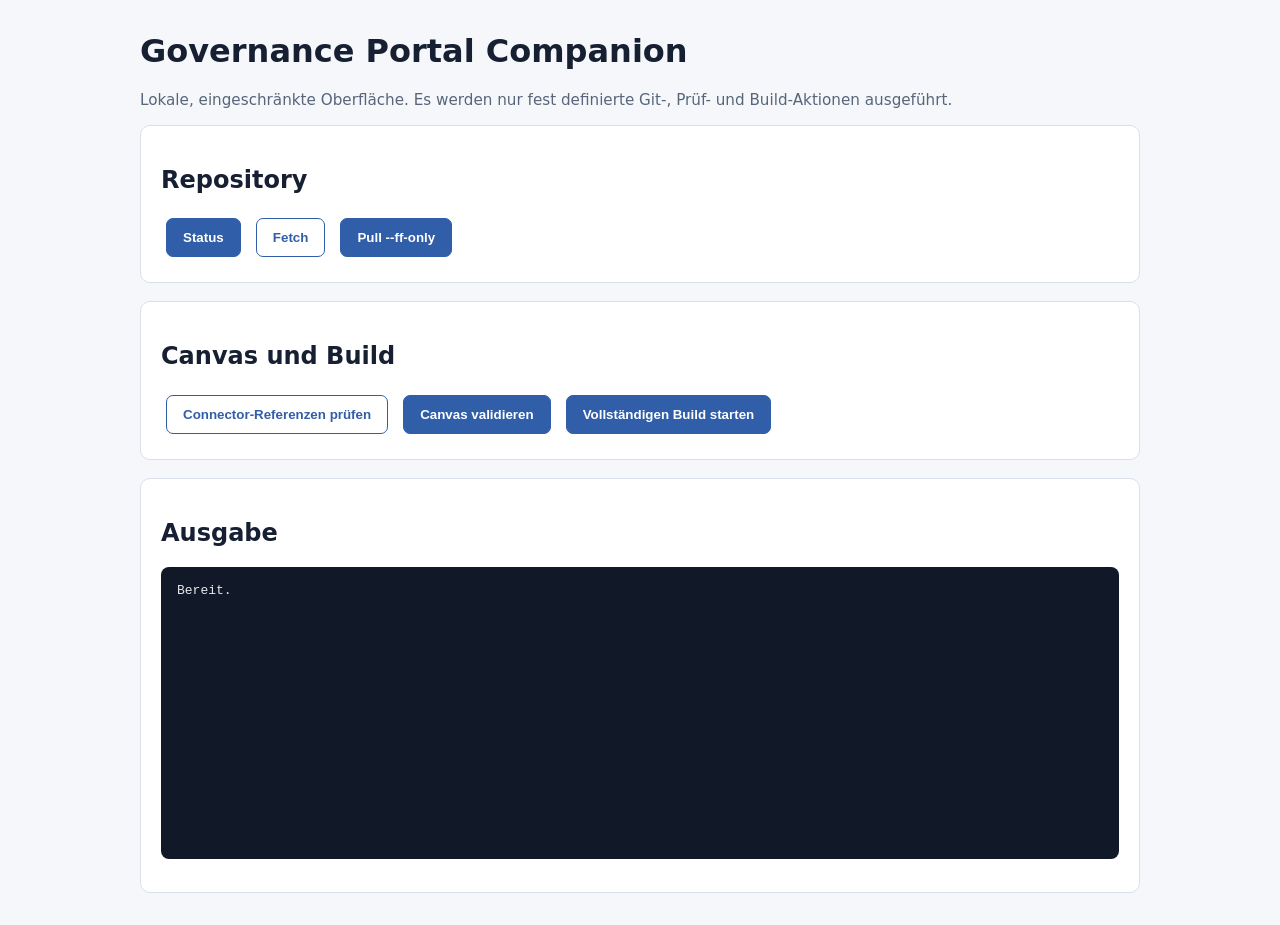
==== tools/companion/index.html @ 0a94528e "feat(dev): add companion button interface" ====
<!doctype html>
<html lang="de">
<head>
  <meta charset="utf-8">
  <meta name="viewport" content="width=device-width,initial-scale=1">
  <title>Governance Portal Companion</title>
  <style>
    body{font-family:system-ui,sans-serif;margin:0;background:#f5f7fa;color:#172033}main{max-width:1000px;margin:32px auto;padding:0 20px}section{background:#fff;border:1px solid #d9e0ea;border-radius:10px;padding:20px;margin-bottom:18px}button{padding:11px 16px;margin:5px;border:1px solid #315ea8;border-radius:7px;background:#315ea8;color:#fff;font-weight:600;cursor:pointer}button.secondary{background:#fff;color:#315ea8}button:disabled{opacity:.55;cursor:wait}pre{white-space:pre-wrap;background:#111827;color:#e5e7eb;padding:16px;border-radius:8px;min-height:260px;overflow:auto}.hint{color:#58657a;font-size:.95rem}
  </style>
</head>
<body><main>
  <h1>Governance Portal Companion</h1>
  <p class="hint">Lokale, eingeschränkte Oberfläche. Es werden nur fest definierte Git-, Prüf- und Build-Aktionen ausgeführt.</p>
  <section>
    <h2>Repository</h2>
    <button data-action="status">Status</button>
    <button data-action="fetch" class="secondary">Fetch</button>
    <button data-action="pull">Pull --ff-only</button>
  </section>
  <section>
    <h2>Canvas und Build</h2>
    <button data-action="canvas-fix-check" class="secondary">Connector-Referenzen prüfen</button>
    <button data-action="validate">Canvas validieren</button>
    <button data-action="build">Vollständigen Build starten</button>
  </section>
  <section><h2>Ausgabe</h2><pre id="output">Bereit.</pre></section>
</main>
<script>
const output=document.getElementById('output');
document.querySelectorAll('button[data-action]').forEach(button=>button.addEventListener('click',async()=>{
  const action=button.dataset.action;
  document.querySelectorAll('button').forEach(b=>b.disabled=true);
  output.textContent=`Starte ${action} …`;
  try{
    const response=await fetch(`/api/action/${action}`,{method:'POST'});
    const data=await response.json();
    output.textContent=`${data.ok?'OK':'FEHLER'} · Exit ${data.exitCode}\n${data.command||''}\n\n${data.output||''}`;
  }catch(error){output.textContent=`FEHLER\n${error}`;}
  finally{document.querySelectorAll('button').forEach(b=>b.disabled=false);}
}));
</script></body></html>
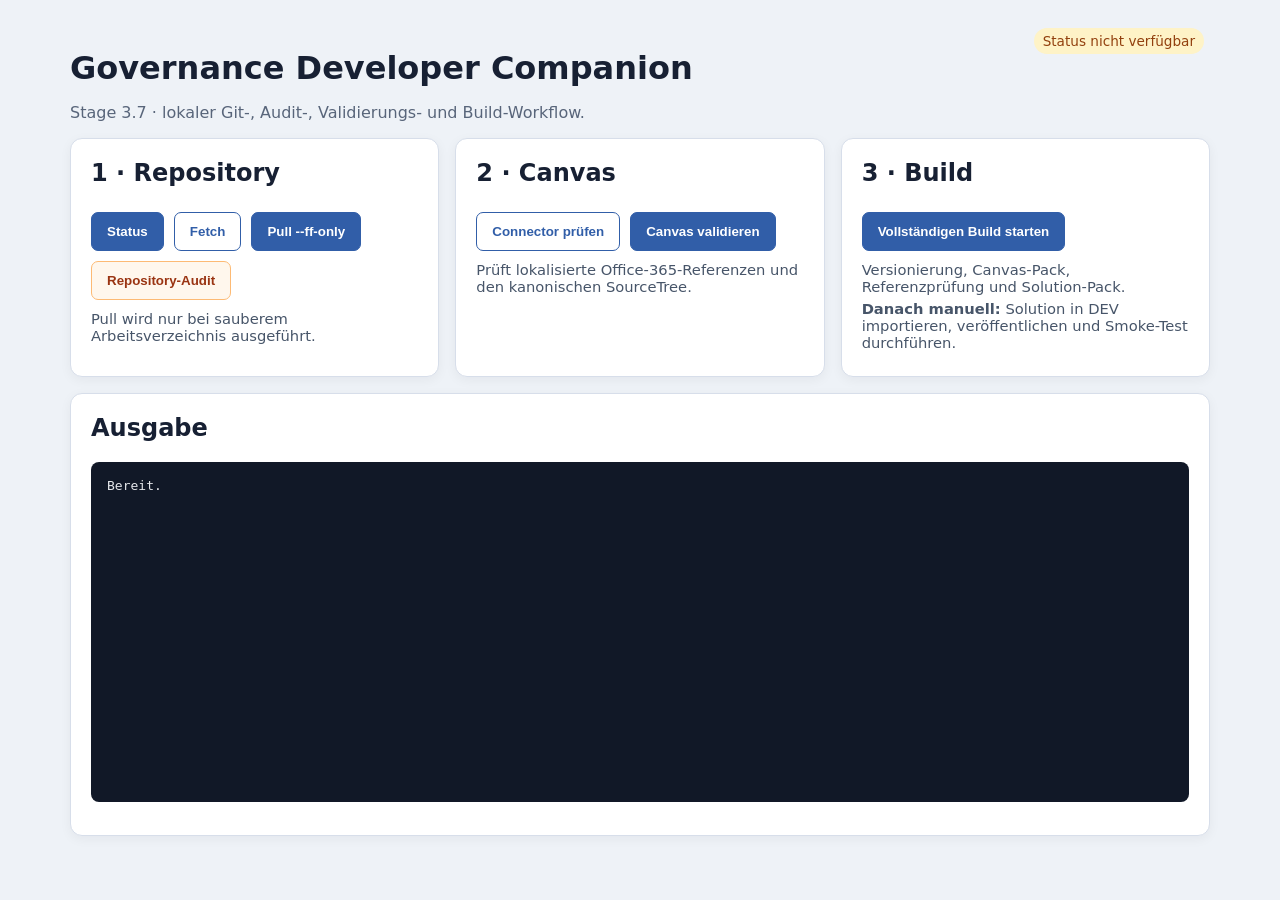
==== commit d0b9ec25: "feat(companion): redesign stage 3.7 workflow dashboard" ====
--- a/tools/companion/index.html
+++ b/tools/companion/index.html
@@ -3,32 +3,49 @@
 <head>
   <meta charset="utf-8">
   <meta name="viewport" content="width=device-width,initial-scale=1">
-  <title>Governance Portal Companion</title>
+  <title>Governance Developer Companion</title>
   <style>
-    body{font-family:system-ui,sans-serif;margin:0;background:#f5f7fa;color:#172033}main{max-width:1000px;margin:32px auto;padding:0 20px}section{background:#fff;border:1px solid #d9e0ea;border-radius:10px;padding:20px;margin-bottom:18px}button{padding:11px 16px;margin:5px;border:1px solid #315ea8;border-radius:7px;background:#315ea8;color:#fff;font-weight:600;cursor:pointer}button.secondary{background:#fff;color:#315ea8}button:disabled{opacity:.55;cursor:wait}pre{white-space:pre-wrap;background:#111827;color:#e5e7eb;padding:16px;border-radius:8px;min-height:260px;overflow:auto}.hint{color:#58657a;font-size:.95rem}
+    :root{font-family:Inter,system-ui,sans-serif;color:#172033;background:#eef2f7}*{box-sizing:border-box}body{margin:0}main{max-width:1180px;margin:28px auto;padding:0 20px}.top{display:flex;justify-content:space-between;gap:20px;align-items:flex-start}.badge{display:inline-block;padding:5px 9px;border-radius:999px;background:#dbeafe;color:#1e3a8a;font-size:.85rem;margin-right:6px}.dirty{background:#fef3c7;color:#92400e}.clean{background:#dcfce7;color:#166534}.grid{display:grid;grid-template-columns:repeat(auto-fit,minmax(300px,1fr));gap:16px}section{background:#fff;border:1px solid #d7deea;border-radius:12px;padding:20px;box-shadow:0 3px 12px rgba(15,23,42,.05)}button{padding:11px 15px;margin:5px 5px 5px 0;border:1px solid #315ea8;border-radius:7px;background:#315ea8;color:#fff;font-weight:650;cursor:pointer}button.secondary{background:#fff;color:#315ea8}button.warning{background:#fff7ed;color:#9a3412;border-color:#fdba74}button:disabled{opacity:.5;cursor:wait}pre{white-space:pre-wrap;background:#111827;color:#e5e7eb;padding:16px;border-radius:8px;min-height:340px;overflow:auto}.hint{color:#58657a}.step{font-size:.92rem;color:#475569;margin:5px 0}h1{margin-bottom:6px}h2{margin-top:0}
   </style>
 </head>
 <body><main>
-  <h1>Governance Portal Companion</h1>
-  <p class="hint">Lokale, eingeschränkte Oberfläche. Es werden nur fest definierte Git-, Prüf- und Build-Aktionen ausgeführt.</p>
-  <section>
-    <h2>Repository</h2>
-    <button data-action="status">Status</button>
-    <button data-action="fetch" class="secondary">Fetch</button>
-    <button data-action="pull">Pull --ff-only</button>
-  </section>
-  <section>
-    <h2>Canvas und Build</h2>
-    <button data-action="canvas-fix-check" class="secondary">Connector-Referenzen prüfen</button>
-    <button data-action="validate">Canvas validieren</button>
-    <button data-action="build">Vollständigen Build starten</button>
-  </section>
-  <section><h2>Ausgabe</h2><pre id="output">Bereit.</pre></section>
+  <div class="top">
+    <div><h1>Governance Developer Companion</h1><p class="hint">Stage 3.7 · lokaler Git-, Audit-, Validierungs- und Build-Workflow.</p></div>
+    <div id="meta"><span class="badge">Lade Status …</span></div>
+  </div>
+  <div class="grid">
+    <section>
+      <h2>1 · Repository</h2>
+      <button data-action="status">Status</button>
+      <button data-action="fetch" class="secondary">Fetch</button>
+      <button data-action="pull">Pull --ff-only</button>
+      <button data-action="audit" class="warning">Repository-Audit</button>
+      <p class="step">Pull wird nur bei sauberem Arbeitsverzeichnis ausgeführt.</p>
+    </section>
+    <section>
+      <h2>2 · Canvas</h2>
+      <button data-action="canvas-fix-check" class="secondary">Connector prüfen</button>
+      <button data-action="validate">Canvas validieren</button>
+      <p class="step">Prüft lokalisierte Office-365-Referenzen und den kanonischen SourceTree.</p>
+    </section>
+    <section>
+      <h2>3 · Build</h2>
+      <button data-action="build">Vollständigen Build starten</button>
+      <p class="step">Versionierung, Canvas-Pack, Referenzprüfung und Solution-Pack.</p>
+      <p class="step"><strong>Danach manuell:</strong> Solution in DEV importieren, veröffentlichen und Smoke-Test durchführen.</p>
+    </section>
+  </div>
+  <section style="margin-top:16px"><h2>Ausgabe</h2><pre id="output">Bereit.</pre></section>
 </main>
 <script>
 const output=document.getElementById('output');
-document.querySelectorAll('button[data-action]').forEach(button=>button.addEventListener('click',async()=>{
-  const action=button.dataset.action;
+const meta=document.getElementById('meta');
+async function loadInfo(){
+  try{const r=await fetch('/api/info',{cache:'no-store'});const i=await r.json();
+    meta.innerHTML=`<span class="badge">${i.branch||'kein Branch'}</span><span class="badge">Canvas ${i.version}</span><span class="badge ${i.dirty?'dirty':'clean'}">${i.dirty?'lokale Änderungen':'sauber'}</span>`;
+  }catch(e){meta.innerHTML='<span class="badge dirty">Status nicht verfügbar</span>';}
+}
+async function run(action){
   document.querySelectorAll('button').forEach(b=>b.disabled=true);
   output.textContent=`Starte ${action} …`;
   try{
@@ -36,6 +53,8 @@
     const data=await response.json();
     output.textContent=`${data.ok?'OK':'FEHLER'} · Exit ${data.exitCode}\n${data.command||''}\n\n${data.output||''}`;
   }catch(error){output.textContent=`FEHLER\n${error}`;}
-  finally{document.querySelectorAll('button').forEach(b=>b.disabled=false);}
-}));
+  finally{document.querySelectorAll('button').forEach(b=>b.disabled=false);loadInfo();}
+}
+document.querySelectorAll('button[data-action]').forEach(b=>b.addEventListener('click',()=>run(b.dataset.action)));
+loadInfo();
 </script></body></html>
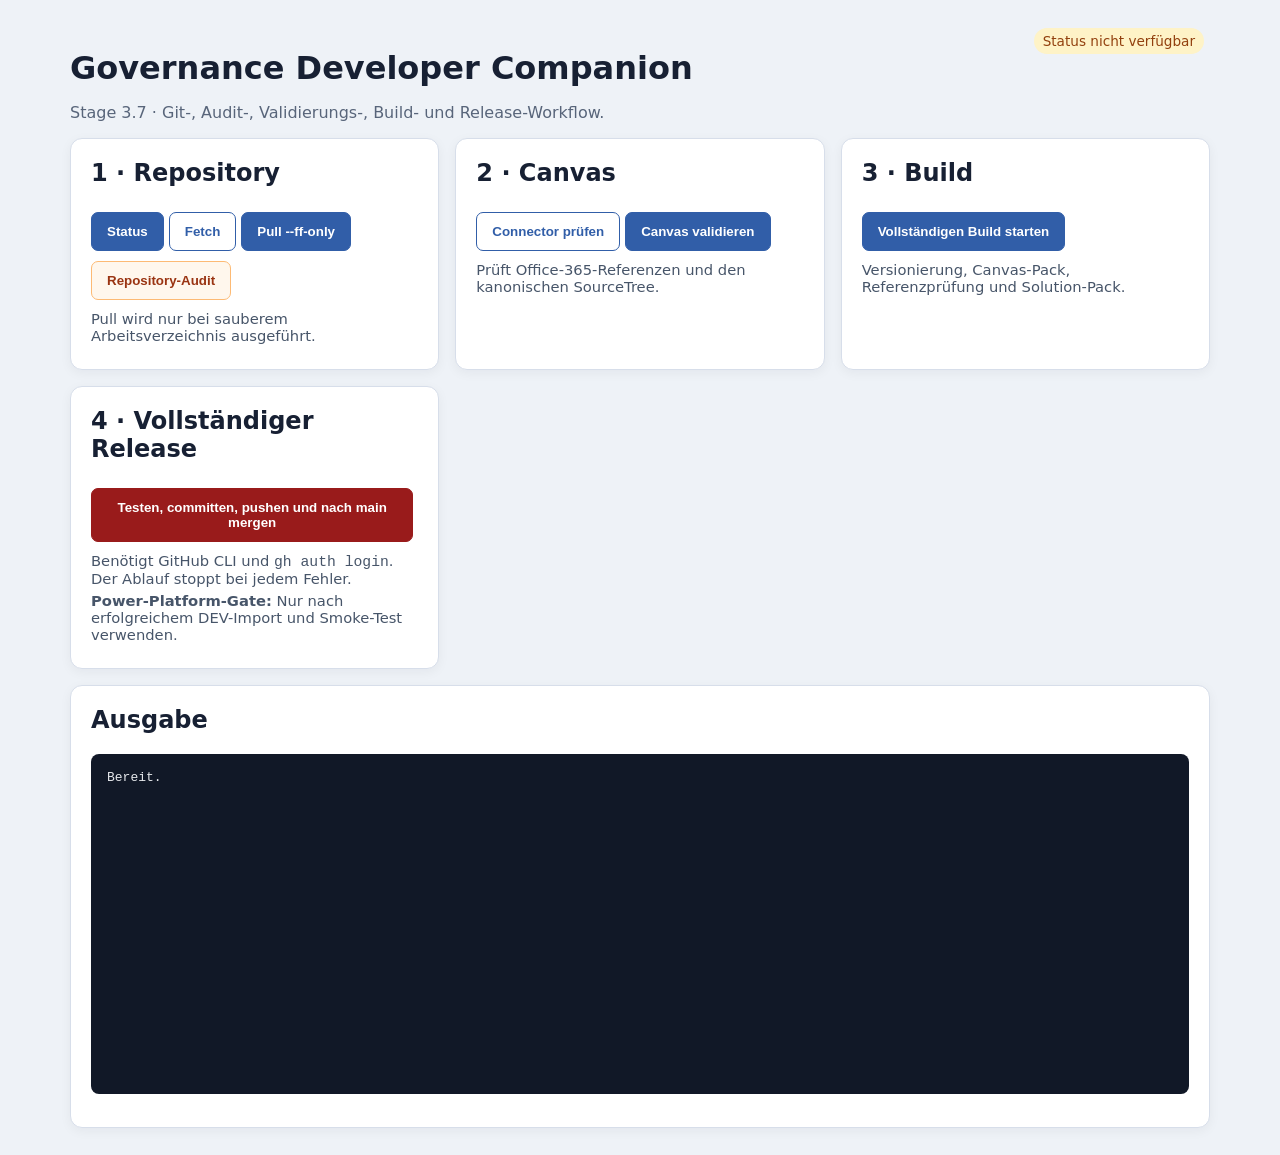
==== commit 1761b8f8: "feat(companion): add one-click release control" ====
--- a/tools/companion/index.html
+++ b/tools/companion/index.html
@@ -1,60 +1,27 @@
 <!doctype html>
 <html lang="de">
 <head>
-  <meta charset="utf-8">
-  <meta name="viewport" content="width=device-width,initial-scale=1">
+  <meta charset="utf-8"><meta name="viewport" content="width=device-width,initial-scale=1">
   <title>Governance Developer Companion</title>
   <style>
-    :root{font-family:Inter,system-ui,sans-serif;color:#172033;background:#eef2f7}*{box-sizing:border-box}body{margin:0}main{max-width:1180px;margin:28px auto;padding:0 20px}.top{display:flex;justify-content:space-between;gap:20px;align-items:flex-start}.badge{display:inline-block;padding:5px 9px;border-radius:999px;background:#dbeafe;color:#1e3a8a;font-size:.85rem;margin-right:6px}.dirty{background:#fef3c7;color:#92400e}.clean{background:#dcfce7;color:#166534}.grid{display:grid;grid-template-columns:repeat(auto-fit,minmax(300px,1fr));gap:16px}section{background:#fff;border:1px solid #d7deea;border-radius:12px;padding:20px;box-shadow:0 3px 12px rgba(15,23,42,.05)}button{padding:11px 15px;margin:5px 5px 5px 0;border:1px solid #315ea8;border-radius:7px;background:#315ea8;color:#fff;font-weight:650;cursor:pointer}button.secondary{background:#fff;color:#315ea8}button.warning{background:#fff7ed;color:#9a3412;border-color:#fdba74}button:disabled{opacity:.5;cursor:wait}pre{white-space:pre-wrap;background:#111827;color:#e5e7eb;padding:16px;border-radius:8px;min-height:340px;overflow:auto}.hint{color:#58657a}.step{font-size:.92rem;color:#475569;margin:5px 0}h1{margin-bottom:6px}h2{margin-top:0}
+    :root{font-family:Inter,system-ui,sans-serif;color:#172033;background:#eef2f7}*{box-sizing:border-box}body{margin:0}main{max-width:1180px;margin:28px auto;padding:0 20px}.top{display:flex;justify-content:space-between;gap:20px;align-items:flex-start}.badge{display:inline-block;padding:5px 9px;border-radius:999px;background:#dbeafe;color:#1e3a8a;font-size:.85rem;margin-right:6px}.dirty{background:#fef3c7;color:#92400e}.clean{background:#dcfce7;color:#166534}.grid{display:grid;grid-template-columns:repeat(auto-fit,minmax(300px,1fr));gap:16px}section{background:#fff;border:1px solid #d7deea;border-radius:12px;padding:20px;box-shadow:0 3px 12px rgba(15,23,42,.05)}button{padding:11px 15px;margin:5px 5px 5px 0;border:1px solid #315ea8;border-radius:7px;background:#315ea8;color:#fff;font-weight:650;cursor:pointer}button.secondary{background:#fff;color:#315ea8}button.warning{background:#fff7ed;color:#9a3412;border-color:#fdba74}button.release{background:#991b1b;border-color:#991b1b}button:disabled{opacity:.5;cursor:wait}pre{white-space:pre-wrap;background:#111827;color:#e5e7eb;padding:16px;border-radius:8px;min-height:340px;overflow:auto}.hint{color:#58657a}.step{font-size:.92rem;color:#475569;margin:5px 0}h1{margin-bottom:6px}h2{margin-top:0}
   </style>
 </head>
 <body><main>
-  <div class="top">
-    <div><h1>Governance Developer Companion</h1><p class="hint">Stage 3.7 · lokaler Git-, Audit-, Validierungs- und Build-Workflow.</p></div>
-    <div id="meta"><span class="badge">Lade Status …</span></div>
-  </div>
+  <div class="top"><div><h1>Governance Developer Companion</h1><p class="hint">Stage 3.7 · Git-, Audit-, Validierungs-, Build- und Release-Workflow.</p></div><div id="meta"><span class="badge">Lade Status …</span></div></div>
   <div class="grid">
-    <section>
-      <h2>1 · Repository</h2>
-      <button data-action="status">Status</button>
-      <button data-action="fetch" class="secondary">Fetch</button>
-      <button data-action="pull">Pull --ff-only</button>
-      <button data-action="audit" class="warning">Repository-Audit</button>
-      <p class="step">Pull wird nur bei sauberem Arbeitsverzeichnis ausgeführt.</p>
-    </section>
-    <section>
-      <h2>2 · Canvas</h2>
-      <button data-action="canvas-fix-check" class="secondary">Connector prüfen</button>
-      <button data-action="validate">Canvas validieren</button>
-      <p class="step">Prüft lokalisierte Office-365-Referenzen und den kanonischen SourceTree.</p>
-    </section>
-    <section>
-      <h2>3 · Build</h2>
-      <button data-action="build">Vollständigen Build starten</button>
-      <p class="step">Versionierung, Canvas-Pack, Referenzprüfung und Solution-Pack.</p>
-      <p class="step"><strong>Danach manuell:</strong> Solution in DEV importieren, veröffentlichen und Smoke-Test durchführen.</p>
-    </section>
+    <section><h2>1 · Repository</h2><button data-action="status">Status</button><button data-action="fetch" class="secondary">Fetch</button><button data-action="pull">Pull --ff-only</button><button data-action="audit" class="warning">Repository-Audit</button><p class="step">Pull wird nur bei sauberem Arbeitsverzeichnis ausgeführt.</p></section>
+    <section><h2>2 · Canvas</h2><button data-action="canvas-fix-check" class="secondary">Connector prüfen</button><button data-action="validate">Canvas validieren</button><p class="step">Prüft Office-365-Referenzen und den kanonischen SourceTree.</p></section>
+    <section><h2>3 · Build</h2><button data-action="build">Vollständigen Build starten</button><p class="step">Versionierung, Canvas-Pack, Referenzprüfung und Solution-Pack.</p></section>
+    <section><h2>4 · Vollständiger Release</h2><button id="release" class="release">Testen, committen, pushen und nach main mergen</button><p class="step">Benötigt GitHub CLI und <code>gh auth login</code>. Der Ablauf stoppt bei jedem Fehler.</p><p class="step"><strong>Power-Platform-Gate:</strong> Nur nach erfolgreichem DEV-Import und Smoke-Test verwenden.</p></section>
   </div>
   <section style="margin-top:16px"><h2>Ausgabe</h2><pre id="output">Bereit.</pre></section>
 </main>
 <script>
-const output=document.getElementById('output');
-const meta=document.getElementById('meta');
-async function loadInfo(){
-  try{const r=await fetch('/api/info',{cache:'no-store'});const i=await r.json();
-    meta.innerHTML=`<span class="badge">${i.branch||'kein Branch'}</span><span class="badge">Canvas ${i.version}</span><span class="badge ${i.dirty?'dirty':'clean'}">${i.dirty?'lokale Änderungen':'sauber'}</span>`;
-  }catch(e){meta.innerHTML='<span class="badge dirty">Status nicht verfügbar</span>';}
-}
-async function run(action){
-  document.querySelectorAll('button').forEach(b=>b.disabled=true);
-  output.textContent=`Starte ${action} …`;
-  try{
-    const response=await fetch(`/api/action/${action}`,{method:'POST'});
-    const data=await response.json();
-    output.textContent=`${data.ok?'OK':'FEHLER'} · Exit ${data.exitCode}\n${data.command||''}\n\n${data.output||''}`;
-  }catch(error){output.textContent=`FEHLER\n${error}`;}
-  finally{document.querySelectorAll('button').forEach(b=>b.disabled=false);loadInfo();}
-}
+const output=document.getElementById('output'),meta=document.getElementById('meta');
+async function loadInfo(){try{const r=await fetch('/api/info',{cache:'no-store'}),i=await r.json();meta.innerHTML=`<span class="badge">${i.branch||'kein Branch'}</span><span class="badge">Canvas ${i.version}</span><span class="badge ${i.dirty?'dirty':'clean'}">${i.dirty?'lokale Änderungen':'sauber'}</span>`}catch(e){meta.innerHTML='<span class="badge dirty">Status nicht verfügbar</span>'}}
+async function run(action,body=null){document.querySelectorAll('button').forEach(b=>b.disabled=true);output.textContent=`Starte ${action} …`;try{const options={method:'POST',headers:{'Content-Type':'application/json'}};if(body)options.body=JSON.stringify(body);const response=await fetch(`/api/action/${action}`,options),data=await response.json();output.textContent=`${data.ok?'OK':'FEHLER'} · Exit ${data.exitCode}\n${data.command||''}\n\n${data.output||''}`}catch(error){output.textContent=`FEHLER\n${error}`}finally{document.querySelectorAll('button').forEach(b=>b.disabled=false);loadInfo()}}
 document.querySelectorAll('button[data-action]').forEach(b=>b.addEventListener('click',()=>run(b.dataset.action)));
+document.getElementById('release').addEventListener('click',()=>{const confirmation=prompt('Dieser Ablauf commitet, pusht, merged den PR und wechselt lokal auf main.\n\nZum Bestätigen exakt eingeben:\nRELEASE NACH MAIN');if(confirmation==='RELEASE NACH MAIN')run('release',{confirmation});else output.textContent='Release abgebrochen: Bestätigung stimmt nicht.'});
 loadInfo();
 </script></body></html>
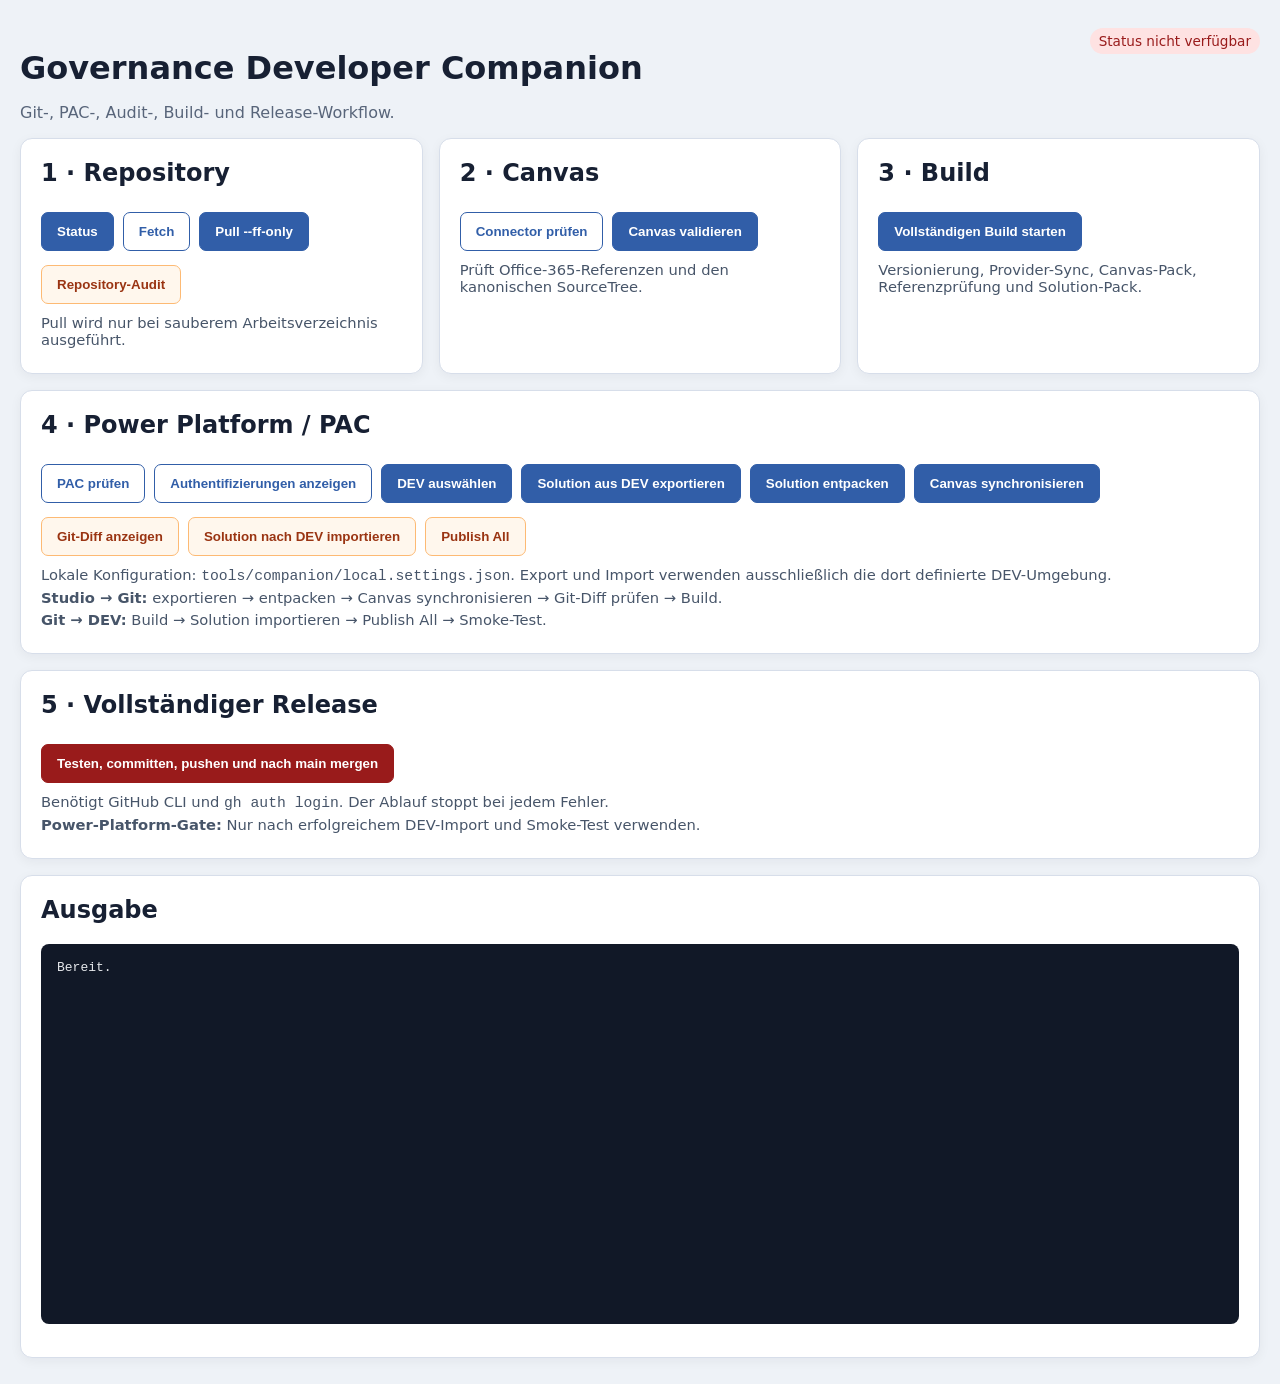
==== commit 116bb07a: "feat(companion): add PAC workflow controls" ====
--- a/tools/companion/index.html
+++ b/tools/companion/index.html
@@ -4,22 +4,40 @@
   <meta charset="utf-8"><meta name="viewport" content="width=device-width,initial-scale=1">
   <title>Governance Developer Companion</title>
   <style>
-    :root{font-family:Inter,system-ui,sans-serif;color:#172033;background:#eef2f7}*{box-sizing:border-box}body{margin:0}main{max-width:1180px;margin:28px auto;padding:0 20px}.top{display:flex;justify-content:space-between;gap:20px;align-items:flex-start}.badge{display:inline-block;padding:5px 9px;border-radius:999px;background:#dbeafe;color:#1e3a8a;font-size:.85rem;margin-right:6px}.dirty{background:#fef3c7;color:#92400e}.clean{background:#dcfce7;color:#166534}.grid{display:grid;grid-template-columns:repeat(auto-fit,minmax(300px,1fr));gap:16px}section{background:#fff;border:1px solid #d7deea;border-radius:12px;padding:20px;box-shadow:0 3px 12px rgba(15,23,42,.05)}button{padding:11px 15px;margin:5px 5px 5px 0;border:1px solid #315ea8;border-radius:7px;background:#315ea8;color:#fff;font-weight:650;cursor:pointer}button.secondary{background:#fff;color:#315ea8}button.warning{background:#fff7ed;color:#9a3412;border-color:#fdba74}button.release{background:#991b1b;border-color:#991b1b}button:disabled{opacity:.5;cursor:wait}pre{white-space:pre-wrap;background:#111827;color:#e5e7eb;padding:16px;border-radius:8px;min-height:340px;overflow:auto}.hint{color:#58657a}.step{font-size:.92rem;color:#475569;margin:5px 0}h1{margin-bottom:6px}h2{margin-top:0}
+    :root{font-family:Inter,system-ui,sans-serif;color:#172033;background:#eef2f7}*{box-sizing:border-box}body{margin:0}main{max-width:1280px;margin:28px auto;padding:0 20px}.top{display:flex;justify-content:space-between;gap:20px;align-items:flex-start}.badge{display:inline-block;padding:5px 9px;border-radius:999px;background:#dbeafe;color:#1e3a8a;font-size:.85rem;margin:0 0 6px 6px}.dirty{background:#fef3c7;color:#92400e}.clean{background:#dcfce7;color:#166534}.error{background:#fee2e2;color:#991b1b}.grid{display:grid;grid-template-columns:repeat(auto-fit,minmax(300px,1fr));gap:16px}section{background:#fff;border:1px solid #d7deea;border-radius:12px;padding:20px;box-shadow:0 3px 12px rgba(15,23,42,.05)}button{padding:11px 15px;margin:5px 5px 5px 0;border:1px solid #315ea8;border-radius:7px;background:#315ea8;color:#fff;font-weight:650;cursor:pointer}button.secondary{background:#fff;color:#315ea8}button.warning{background:#fff7ed;color:#9a3412;border-color:#fdba74}button.release{background:#991b1b;border-color:#991b1b}button:disabled{opacity:.5;cursor:wait}pre{white-space:pre-wrap;background:#111827;color:#e5e7eb;padding:16px;border-radius:8px;min-height:380px;overflow:auto}.hint{color:#58657a}.step{font-size:.92rem;color:#475569;margin:5px 0}h1{margin-bottom:6px}h2{margin-top:0}.wide{grid-column:1/-1}.button-row{display:flex;flex-wrap:wrap;gap:4px}
   </style>
 </head>
 <body><main>
-  <div class="top"><div><h1>Governance Developer Companion</h1><p class="hint">Stage 3.7 · Git-, Audit-, Validierungs-, Build- und Release-Workflow.</p></div><div id="meta"><span class="badge">Lade Status …</span></div></div>
+  <div class="top"><div><h1>Governance Developer Companion</h1><p class="hint">Git-, PAC-, Audit-, Build- und Release-Workflow.</p></div><div id="meta"><span class="badge">Lade Status …</span></div></div>
   <div class="grid">
-    <section><h2>1 · Repository</h2><button data-action="status">Status</button><button data-action="fetch" class="secondary">Fetch</button><button data-action="pull">Pull --ff-only</button><button data-action="audit" class="warning">Repository-Audit</button><p class="step">Pull wird nur bei sauberem Arbeitsverzeichnis ausgeführt.</p></section>
-    <section><h2>2 · Canvas</h2><button data-action="canvas-fix-check" class="secondary">Connector prüfen</button><button data-action="validate">Canvas validieren</button><p class="step">Prüft Office-365-Referenzen und den kanonischen SourceTree.</p></section>
-    <section><h2>3 · Build</h2><button data-action="build">Vollständigen Build starten</button><p class="step">Versionierung, Canvas-Pack, Referenzprüfung und Solution-Pack.</p></section>
-    <section><h2>4 · Vollständiger Release</h2><button id="release" class="release">Testen, committen, pushen und nach main mergen</button><p class="step">Benötigt GitHub CLI und <code>gh auth login</code>. Der Ablauf stoppt bei jedem Fehler.</p><p class="step"><strong>Power-Platform-Gate:</strong> Nur nach erfolgreichem DEV-Import und Smoke-Test verwenden.</p></section>
+    <section><h2>1 · Repository</h2><div class="button-row"><button data-action="status">Status</button><button data-action="fetch" class="secondary">Fetch</button><button data-action="pull">Pull --ff-only</button><button data-action="audit" class="warning">Repository-Audit</button></div><p class="step">Pull wird nur bei sauberem Arbeitsverzeichnis ausgeführt.</p></section>
+    <section><h2>2 · Canvas</h2><div class="button-row"><button data-action="canvas-fix-check" class="secondary">Connector prüfen</button><button data-action="validate">Canvas validieren</button></div><p class="step">Prüft Office-365-Referenzen und den kanonischen SourceTree.</p></section>
+    <section><h2>3 · Build</h2><button data-action="build">Vollständigen Build starten</button><p class="step">Versionierung, Provider-Sync, Canvas-Pack, Referenzprüfung und Solution-Pack.</p></section>
+
+    <section class="wide"><h2>4 · Power Platform / PAC</h2>
+      <div class="button-row">
+        <button data-action="pac-check" class="secondary">PAC prüfen</button>
+        <button data-action="pac-auth-list" class="secondary">Authentifizierungen anzeigen</button>
+        <button data-action="pac-select-dev">DEV auswählen</button>
+        <button data-action="pac-export">Solution aus DEV exportieren</button>
+        <button data-action="pac-unpack">Solution entpacken</button>
+        <button data-action="pac-canvas-sync">Canvas synchronisieren</button>
+        <button data-action="git-diff" class="warning">Git-Diff anzeigen</button>
+        <button data-action="pac-import" class="warning">Solution nach DEV importieren</button>
+        <button data-action="pac-publish" class="warning">Publish All</button>
+      </div>
+      <p class="step">Lokale Konfiguration: <code>tools/companion/local.settings.json</code>. Export und Import verwenden ausschließlich die dort definierte DEV-Umgebung.</p>
+      <p class="step"><strong>Studio → Git:</strong> exportieren → entpacken → Canvas synchronisieren → Git-Diff prüfen → Build.</p>
+      <p class="step"><strong>Git → DEV:</strong> Build → Solution importieren → Publish All → Smoke-Test.</p>
+    </section>
+
+    <section class="wide"><h2>5 · Vollständiger Release</h2><button id="release" class="release">Testen, committen, pushen und nach main mergen</button><p class="step">Benötigt GitHub CLI und <code>gh auth login</code>. Der Ablauf stoppt bei jedem Fehler.</p><p class="step"><strong>Power-Platform-Gate:</strong> Nur nach erfolgreichem DEV-Import und Smoke-Test verwenden.</p></section>
   </div>
   <section style="margin-top:16px"><h2>Ausgabe</h2><pre id="output">Bereit.</pre></section>
 </main>
 <script>
 const output=document.getElementById('output'),meta=document.getElementById('meta');
-async function loadInfo(){try{const r=await fetch('/api/info',{cache:'no-store'}),i=await r.json();meta.innerHTML=`<span class="badge">${i.branch||'kein Branch'}</span><span class="badge">Canvas ${i.version}</span><span class="badge ${i.dirty?'dirty':'clean'}">${i.dirty?'lokale Änderungen':'sauber'}</span>`}catch(e){meta.innerHTML='<span class="badge dirty">Status nicht verfügbar</span>'}}
+async function loadInfo(){try{const r=await fetch('/api/info',{cache:'no-store'}),i=await r.json();meta.innerHTML=`<span class="badge">${i.branch||'kein Branch'}</span><span class="badge">Canvas ${i.version}</span><span class="badge ${i.dirty?'dirty':'clean'}">${i.dirty?'lokale Änderungen':'sauber'}</span><span class="badge ${i.pacAvailable?'clean':'error'}">PAC ${i.pacAvailable?'verfügbar':'fehlt'}</span><span class="badge ${i.pacConfigured?'clean':'dirty'}">DEV ${i.pacConfigured?'konfiguriert':'nicht konfiguriert'}</span>`}catch(e){meta.innerHTML='<span class="badge error">Status nicht verfügbar</span>'}}
 async function run(action,body=null){document.querySelectorAll('button').forEach(b=>b.disabled=true);output.textContent=`Starte ${action} …`;try{const options={method:'POST',headers:{'Content-Type':'application/json'}};if(body)options.body=JSON.stringify(body);const response=await fetch(`/api/action/${action}`,options),data=await response.json();output.textContent=`${data.ok?'OK':'FEHLER'} · Exit ${data.exitCode}\n${data.command||''}\n\n${data.output||''}`}catch(error){output.textContent=`FEHLER\n${error}`}finally{document.querySelectorAll('button').forEach(b=>b.disabled=false);loadInfo()}}
 document.querySelectorAll('button[data-action]').forEach(b=>b.addEventListener('click',()=>run(b.dataset.action)));
 document.getElementById('release').addEventListener('click',()=>{const confirmation=prompt('Dieser Ablauf commitet, pusht, merged den PR und wechselt lokal auf main.\n\nZum Bestätigen exakt eingeben:\nRELEASE NACH MAIN');if(confirmation==='RELEASE NACH MAIN')run('release',{confirmation});else output.textContent='Release abgebrochen: Bestätigung stimmt nicht.'});
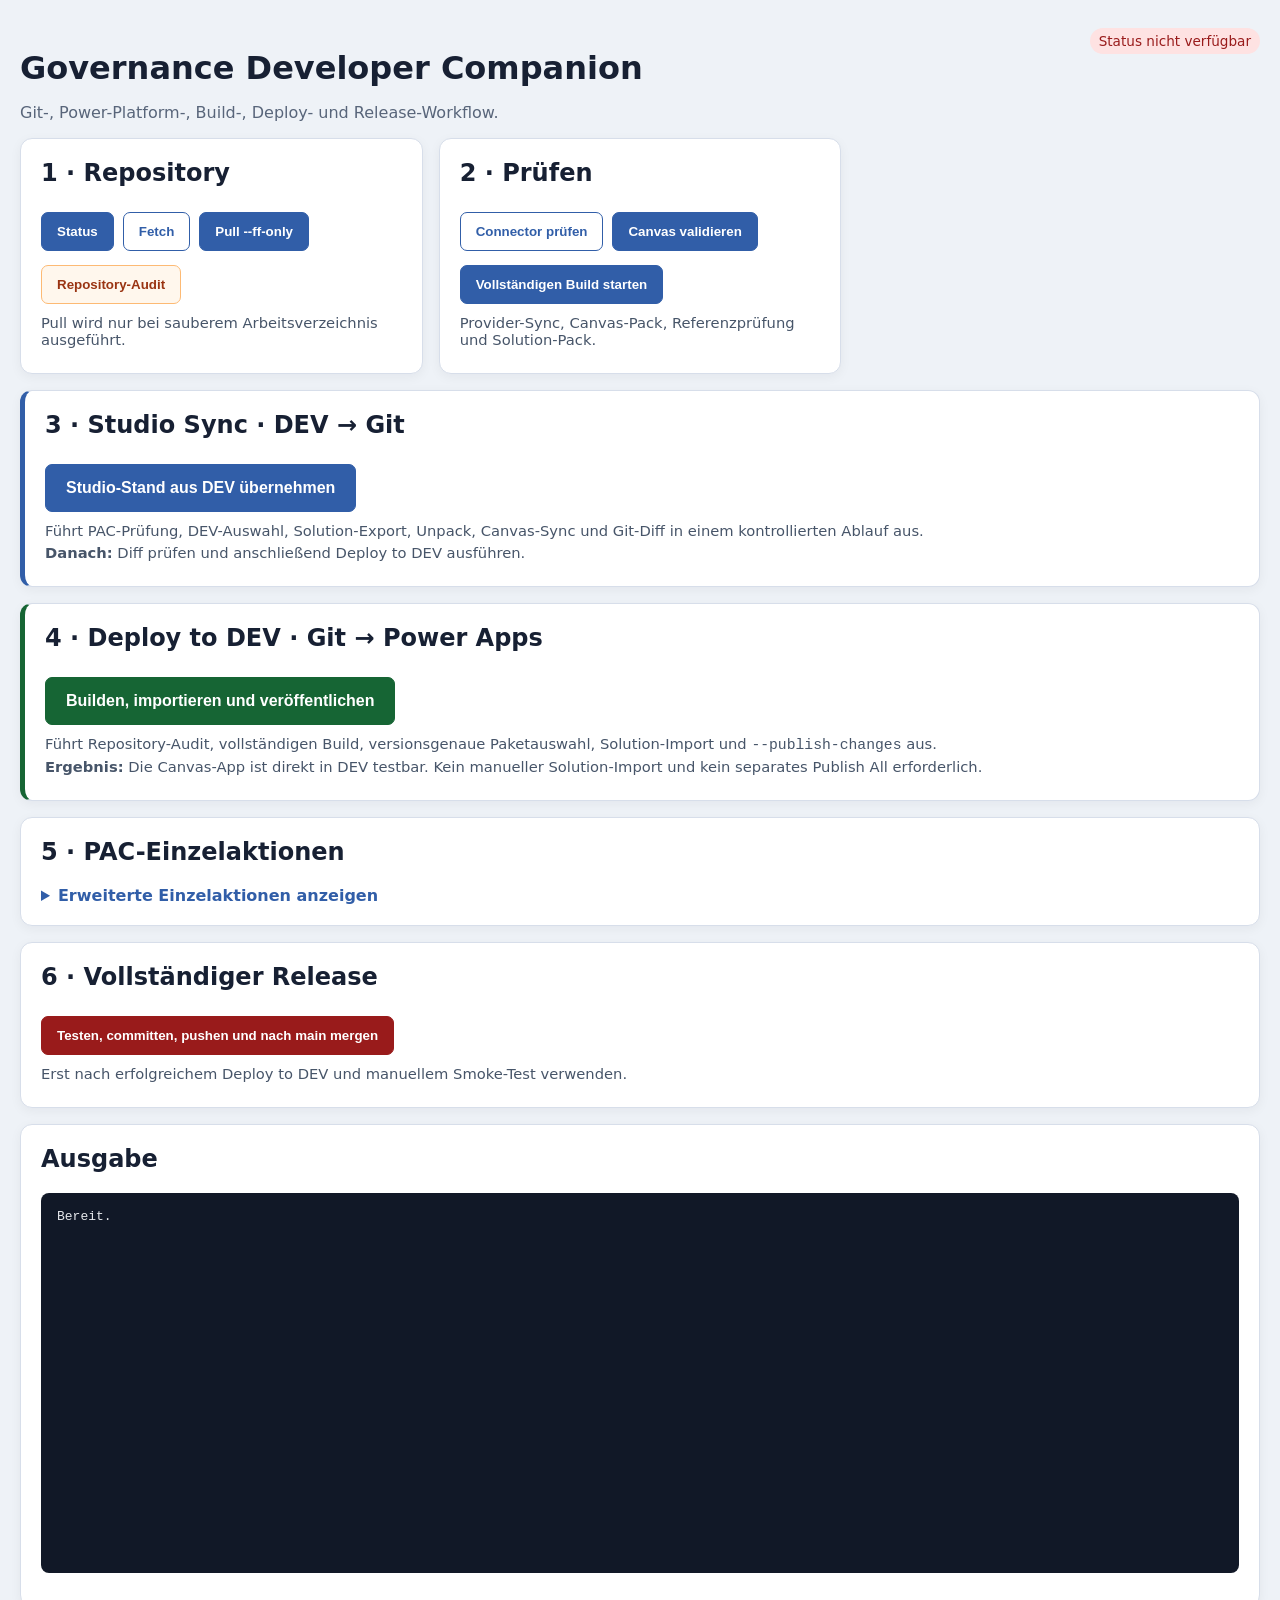
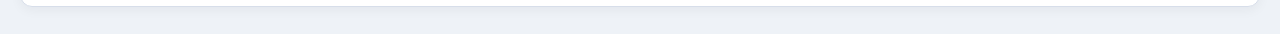
==== commit afe6528d: "feat(companion): simplify Studio Sync and Deploy to DEV workflow" ====
--- a/tools/companion/index.html
+++ b/tools/companion/index.html
@@ -4,41 +4,52 @@
   <meta charset="utf-8"><meta name="viewport" content="width=device-width,initial-scale=1">
   <title>Governance Developer Companion</title>
   <style>
-    :root{font-family:Inter,system-ui,sans-serif;color:#172033;background:#eef2f7}*{box-sizing:border-box}body{margin:0}main{max-width:1280px;margin:28px auto;padding:0 20px}.top{display:flex;justify-content:space-between;gap:20px;align-items:flex-start}.badge{display:inline-block;padding:5px 9px;border-radius:999px;background:#dbeafe;color:#1e3a8a;font-size:.85rem;margin:0 0 6px 6px}.dirty{background:#fef3c7;color:#92400e}.clean{background:#dcfce7;color:#166534}.error{background:#fee2e2;color:#991b1b}.grid{display:grid;grid-template-columns:repeat(auto-fit,minmax(300px,1fr));gap:16px}section{background:#fff;border:1px solid #d7deea;border-radius:12px;padding:20px;box-shadow:0 3px 12px rgba(15,23,42,.05)}button{padding:11px 15px;margin:5px 5px 5px 0;border:1px solid #315ea8;border-radius:7px;background:#315ea8;color:#fff;font-weight:650;cursor:pointer}button.secondary{background:#fff;color:#315ea8}button.warning{background:#fff7ed;color:#9a3412;border-color:#fdba74}button.release{background:#991b1b;border-color:#991b1b}button:disabled{opacity:.5;cursor:wait}pre{white-space:pre-wrap;background:#111827;color:#e5e7eb;padding:16px;border-radius:8px;min-height:380px;overflow:auto}.hint{color:#58657a}.step{font-size:.92rem;color:#475569;margin:5px 0}h1{margin-bottom:6px}h2{margin-top:0}.wide{grid-column:1/-1}.button-row{display:flex;flex-wrap:wrap;gap:4px}
+    :root{font-family:Inter,system-ui,sans-serif;color:#172033;background:#eef2f7}*{box-sizing:border-box}body{margin:0}main{max-width:1280px;margin:28px auto;padding:0 20px}.top{display:flex;justify-content:space-between;gap:20px;align-items:flex-start}.badge{display:inline-block;padding:5px 9px;border-radius:999px;background:#dbeafe;color:#1e3a8a;font-size:.85rem;margin:0 0 6px 6px}.dirty{background:#fef3c7;color:#92400e}.clean{background:#dcfce7;color:#166534}.error{background:#fee2e2;color:#991b1b}.grid{display:grid;grid-template-columns:repeat(auto-fit,minmax(300px,1fr));gap:16px}section{background:#fff;border:1px solid #d7deea;border-radius:12px;padding:20px;box-shadow:0 3px 12px rgba(15,23,42,.05)}button{padding:11px 15px;margin:5px 5px 5px 0;border:1px solid #315ea8;border-radius:7px;background:#315ea8;color:#fff;font-weight:650;cursor:pointer}button.secondary{background:#fff;color:#315ea8}button.warning{background:#fff7ed;color:#9a3412;border-color:#fdba74}button.success{background:#166534;border-color:#166534}button.release{background:#991b1b;border-color:#991b1b}button.large{padding:14px 20px;font-size:1rem}button:disabled{opacity:.5;cursor:wait}pre{white-space:pre-wrap;background:#111827;color:#e5e7eb;padding:16px;border-radius:8px;min-height:380px;overflow:auto}.hint{color:#58657a}.step{font-size:.92rem;color:#475569;margin:5px 0}h1{margin-bottom:6px}h2{margin-top:0}.wide{grid-column:1/-1}.button-row{display:flex;flex-wrap:wrap;gap:4px}.workflow{border-left:5px solid #315ea8}.deploy{border-left-color:#166534}details{margin-top:14px}summary{cursor:pointer;font-weight:650;color:#315ea8}
   </style>
 </head>
 <body><main>
-  <div class="top"><div><h1>Governance Developer Companion</h1><p class="hint">Git-, PAC-, Audit-, Build- und Release-Workflow.</p></div><div id="meta"><span class="badge">Lade Status …</span></div></div>
+  <div class="top"><div><h1>Governance Developer Companion</h1><p class="hint">Git-, Power-Platform-, Build-, Deploy- und Release-Workflow.</p></div><div id="meta"><span class="badge">Lade Status …</span></div></div>
   <div class="grid">
     <section><h2>1 · Repository</h2><div class="button-row"><button data-action="status">Status</button><button data-action="fetch" class="secondary">Fetch</button><button data-action="pull">Pull --ff-only</button><button data-action="audit" class="warning">Repository-Audit</button></div><p class="step">Pull wird nur bei sauberem Arbeitsverzeichnis ausgeführt.</p></section>
-    <section><h2>2 · Canvas</h2><div class="button-row"><button data-action="canvas-fix-check" class="secondary">Connector prüfen</button><button data-action="validate">Canvas validieren</button></div><p class="step">Prüft Office-365-Referenzen und den kanonischen SourceTree.</p></section>
-    <section><h2>3 · Build</h2><button data-action="build">Vollständigen Build starten</button><p class="step">Versionierung, Provider-Sync, Canvas-Pack, Referenzprüfung und Solution-Pack.</p></section>
+    <section><h2>2 · Prüfen</h2><div class="button-row"><button data-action="canvas-fix-check" class="secondary">Connector prüfen</button><button data-action="validate">Canvas validieren</button><button data-action="build">Vollständigen Build starten</button></div><p class="step">Provider-Sync, Canvas-Pack, Referenzprüfung und Solution-Pack.</p></section>
 
-    <section class="wide"><h2>4 · Power Platform / PAC</h2>
-      <div class="button-row">
-        <button data-action="pac-check" class="secondary">PAC prüfen</button>
-        <button data-action="pac-auth-list" class="secondary">Authentifizierungen anzeigen</button>
-        <button data-action="pac-select-dev">DEV auswählen</button>
-        <button data-action="pac-export">Solution aus DEV exportieren</button>
-        <button data-action="pac-unpack">Solution entpacken</button>
-        <button data-action="pac-canvas-sync">Canvas synchronisieren</button>
-        <button data-action="git-diff" class="warning">Git-Diff anzeigen</button>
-        <button data-action="pac-import" class="warning">Solution nach DEV importieren</button>
-        <button data-action="pac-publish" class="warning">Publish All</button>
-      </div>
-      <p class="step">Lokale Konfiguration: <code>tools/companion/local.settings.json</code>. Export und Import verwenden ausschließlich die dort definierte DEV-Umgebung.</p>
-      <p class="step"><strong>Studio → Git:</strong> exportieren → entpacken → Canvas synchronisieren → Git-Diff prüfen → Build.</p>
-      <p class="step"><strong>Git → DEV:</strong> Build → Solution importieren → Publish All → Smoke-Test.</p>
+    <section class="wide workflow"><h2>3 · Studio Sync · DEV → Git</h2>
+      <button data-action="studio-sync" class="large">Studio-Stand aus DEV übernehmen</button>
+      <p class="step">Führt PAC-Prüfung, DEV-Auswahl, Solution-Export, Unpack, Canvas-Sync und Git-Diff in einem kontrollierten Ablauf aus.</p>
+      <p class="step"><strong>Danach:</strong> Diff prüfen und anschließend Deploy to DEV ausführen.</p>
     </section>
 
-    <section class="wide"><h2>5 · Vollständiger Release</h2><button id="release" class="release">Testen, committen, pushen und nach main mergen</button><p class="step">Benötigt GitHub CLI und <code>gh auth login</code>. Der Ablauf stoppt bei jedem Fehler.</p><p class="step"><strong>Power-Platform-Gate:</strong> Nur nach erfolgreichem DEV-Import und Smoke-Test verwenden.</p></section>
+    <section class="wide workflow deploy"><h2>4 · Deploy to DEV · Git → Power Apps</h2>
+      <button data-action="deploy-dev" class="success large">Builden, importieren und veröffentlichen</button>
+      <p class="step">Führt Repository-Audit, vollständigen Build, versionsgenaue Paketauswahl, Solution-Import und <code>--publish-changes</code> aus.</p>
+      <p class="step"><strong>Ergebnis:</strong> Die Canvas-App ist direkt in DEV testbar. Kein manueller Solution-Import und kein separates Publish All erforderlich.</p>
+    </section>
+
+    <section class="wide"><h2>5 · PAC-Einzelaktionen</h2>
+      <details><summary>Erweiterte Einzelaktionen anzeigen</summary>
+        <div class="button-row">
+          <button data-action="pac-check" class="secondary">PAC prüfen</button>
+          <button data-action="pac-auth-list" class="secondary">Authentifizierungen</button>
+          <button data-action="pac-select-dev">DEV auswählen</button>
+          <button data-action="pac-export">Solution exportieren</button>
+          <button data-action="pac-unpack">Solution entpacken</button>
+          <button data-action="pac-canvas-sync">Canvas synchronisieren</button>
+          <button data-action="git-diff" class="warning">Git-Diff</button>
+          <button data-action="pac-import" class="warning">Nur importieren + veröffentlichen</button>
+          <button data-action="pac-publish" class="warning">Publish All · umgebungsweit</button>
+        </div>
+        <p class="step">Publish All ist optional und veröffentlicht sämtliche ausstehenden Anpassungen der Zielumgebung.</p>
+      </details>
+    </section>
+
+    <section class="wide"><h2>6 · Vollständiger Release</h2><button id="release" class="release">Testen, committen, pushen und nach main mergen</button><p class="step">Erst nach erfolgreichem Deploy to DEV und manuellem Smoke-Test verwenden.</p></section>
   </div>
   <section style="margin-top:16px"><h2>Ausgabe</h2><pre id="output">Bereit.</pre></section>
 </main>
 <script>
 const output=document.getElementById('output'),meta=document.getElementById('meta');
 async function loadInfo(){try{const r=await fetch('/api/info',{cache:'no-store'}),i=await r.json();meta.innerHTML=`<span class="badge">${i.branch||'kein Branch'}</span><span class="badge">Canvas ${i.version}</span><span class="badge ${i.dirty?'dirty':'clean'}">${i.dirty?'lokale Änderungen':'sauber'}</span><span class="badge ${i.pacAvailable?'clean':'error'}">PAC ${i.pacAvailable?'verfügbar':'fehlt'}</span><span class="badge ${i.pacConfigured?'clean':'dirty'}">DEV ${i.pacConfigured?'konfiguriert':'nicht konfiguriert'}</span>`}catch(e){meta.innerHTML='<span class="badge error">Status nicht verfügbar</span>'}}
-async function run(action,body=null){document.querySelectorAll('button').forEach(b=>b.disabled=true);output.textContent=`Starte ${action} …`;try{const options={method:'POST',headers:{'Content-Type':'application/json'}};if(body)options.body=JSON.stringify(body);const response=await fetch(`/api/action/${action}`,options),data=await response.json();output.textContent=`${data.ok?'OK':'FEHLER'} · Exit ${data.exitCode}\n${data.command||''}\n\n${data.output||''}`}catch(error){output.textContent=`FEHLER\n${error}`}finally{document.querySelectorAll('button').forEach(b=>b.disabled=false);loadInfo()}}
+async function run(action,body=null){document.querySelectorAll('button').forEach(b=>b.disabled=true);output.textContent=`Starte ${action} …\n\nDer Vorgang kann bei Power-Platform-Importen mehrere Minuten dauern.`;try{const options={method:'POST',headers:{'Content-Type':'application/json'}};if(body)options.body=JSON.stringify(body);const response=await fetch(`/api/action/${action}`,options),data=await response.json();output.textContent=`${data.ok?'OK':'FEHLER'} · Exit ${data.exitCode}\n${data.command||''}\n\n${data.output||''}`}catch(error){output.textContent=`FEHLER\n${error}`}finally{document.querySelectorAll('button').forEach(b=>b.disabled=false);loadInfo()}}
 document.querySelectorAll('button[data-action]').forEach(b=>b.addEventListener('click',()=>run(b.dataset.action)));
 document.getElementById('release').addEventListener('click',()=>{const confirmation=prompt('Dieser Ablauf commitet, pusht, merged den PR und wechselt lokal auf main.\n\nZum Bestätigen exakt eingeben:\nRELEASE NACH MAIN');if(confirmation==='RELEASE NACH MAIN')run('release',{confirmation});else output.textContent='Release abgebrochen: Bestätigung stimmt nicht.'});
 loadInfo();
